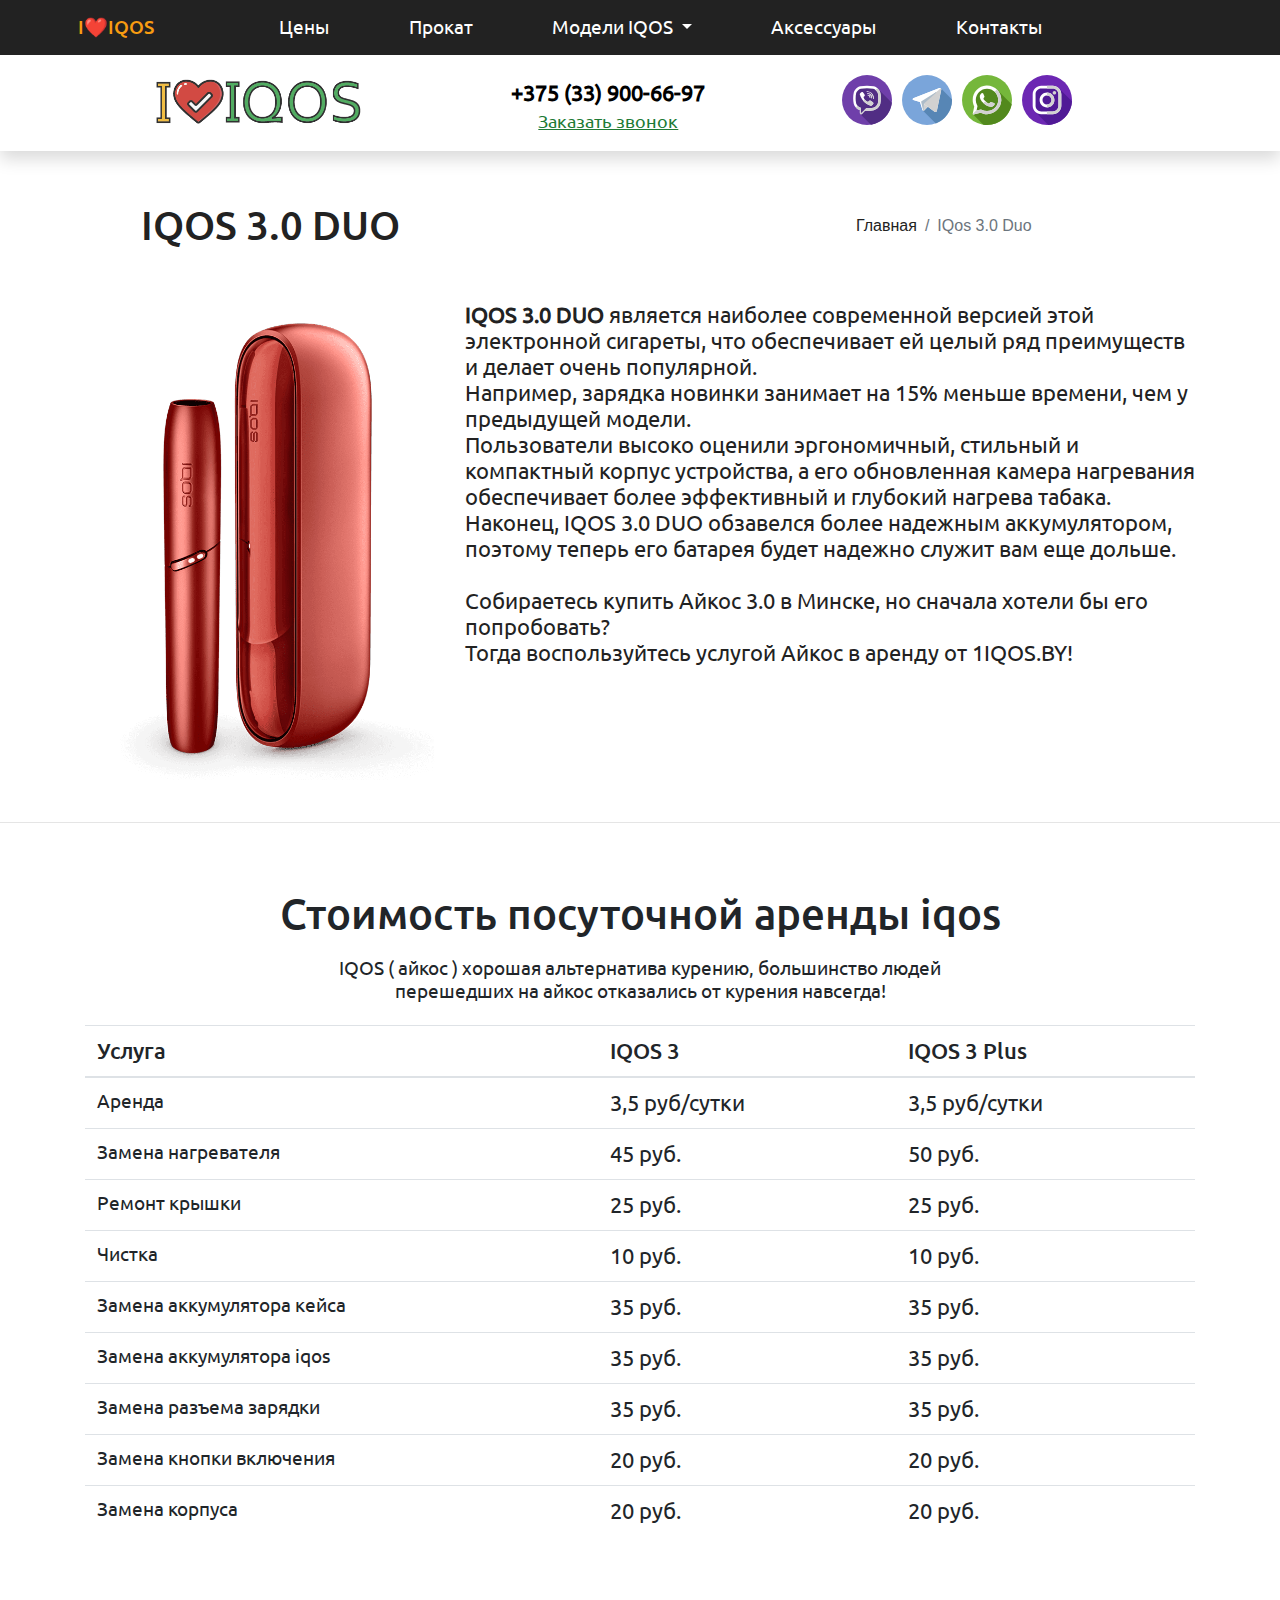
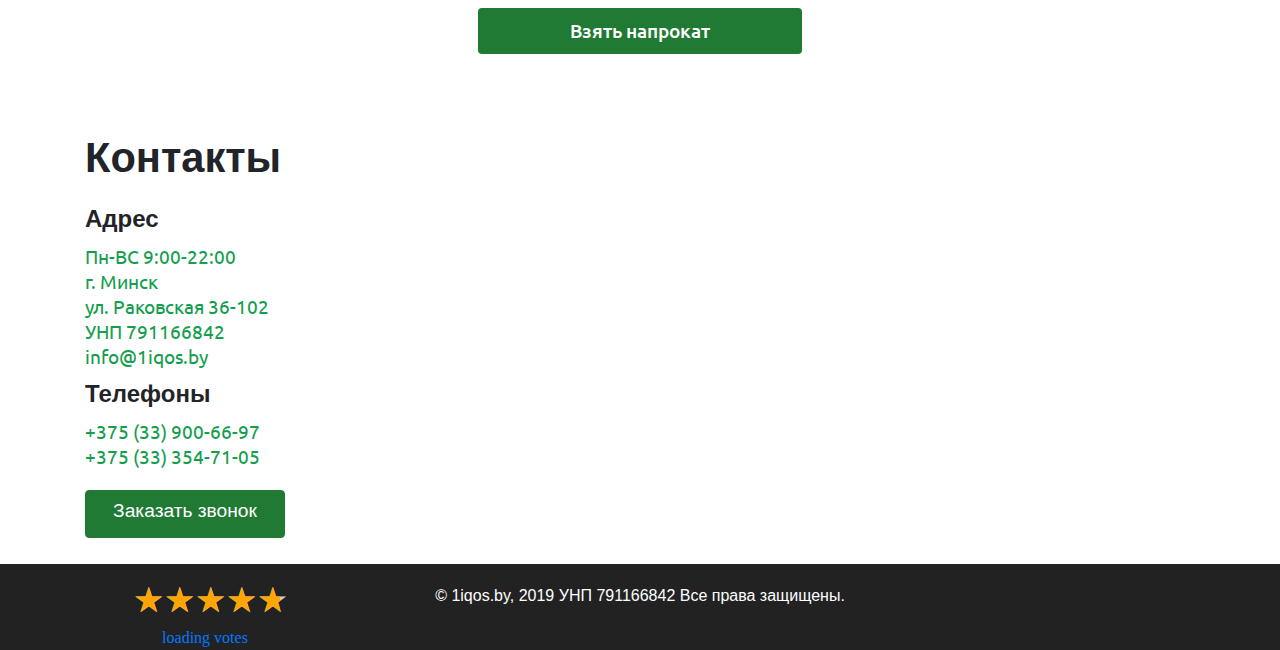
==== iqos-3-duo.html @ 2d8ba8c7 "New mini changes" ====
<!DOCTYPE html>
<html lang="ru">
    <head>
        
        <meta charset="UTF-8">
        <meta name="viewport" content="width=device-width, initial-scale=1, shrink-to-fit=no"/>
        <link rel="shortcut icon" href="img/favicon.png" type="image/x-icon"/>
        <title> Об IQOS 3.0 DUO ( айкос 3 )</title>
        <meta name="description" content="О модели iqos 3.0 DUO Ремонт айкос за 29 минут! Посуточная аренда айкос в Минске по приятной цене."/>
        <meta name="keywords" content="IQOS 3.0 DUO"/>
        <meta name="robots" content="index, follow"/>
        <link rel="canonical" href="https://1iqos.by/iqos-3-duo"/>
        <!--  Open Graph Generated: a.pr-cy.ru  -->
        <meta name="og:title" content="Об IQOS 3.0 DUO ( айкос 3 )"/>
        <meta name="og:description" content="О модели iqos 3.0 DUO Ремонт айкос за 29 минут! Посуточная аренда айкос в Минске по приятной цене."/>
        <meta name="og:url" content="https://1iqos.by/iqos-3-duo"/>
        <meta name="og:site_name" content="1iqos">
        <meta name="og:locale" content="ru_RU">
        <meta name="og:type" content="website">
        <meta http-equiv="Cache-Control" content="max-age=31557600, must-revalidate"/>
        <meta name="yandex-verification" content="8ec7fa8d96b9c09d">
<!-- Google Tag Manager -->
<script>(function(w,d,s,l,i){w[l]=w[l]||[];w[l].push({'gtm.start':
        new Date().getTime(),event:'gtm.js'});var f=d.getElementsByTagName(s)[0],
        j=d.createElement(s),dl=l!='dataLayer'?'&l='+l:'';j.async=true;j.src=
        'https://www.googletagmanager.com/gtm.js?id='+i+dl;f.parentNode.insertBefore(j,f);
        })(window,document,'script','dataLayer','GTM-THZL4MS');</script>
        <!-- End Google Tag Manager -->
        <link rel="stylesheet" href="css/main.css" media="all"/>
<!-- Разметка JSON-LD, созданная Мастером разметки структурированных данных Google. -->
<script type="application/ld+json">
    {
        "@context" : "http://schema.org",
        "@type" : "LocalBusiness",
        "image" : "https://1iqos.by/img/logo.png",
        "name" : "I❤️IQOS",
        "telephone" : "+375 (33) 900-66-97",
        "priceRange" : "$5 - $20",
        "address": {
            "@type": "PostalAddress",
            "addressLocality": "Minsk",
            "addressRegion": "BY",
            "streetAddress": "Rakovkaya street 36"
          },
        "openingHours" : ["Mo-Th 08:00-22:00", "Fr-Su 08:00-21:30"],
        "aggregateRating" : {
            "@type" : "AggregateRating",
            "ratingValue" : "4.9",
            "ratingCount": 29,
            "itemReviewed": {
                "@type": "LocalBusiness",
                "image" : "https://1iqos.by/img/logo.png",
                "name" : "I❤️IQOS",
                "address": {
                    "@type": "PostalAddress",
                    "addressLocality": "Minsk",
                    "addressRegion": "BY",
                    "streetAddress": "Rakovkaya street 36"
                },
                "priceRange" : "$5 - $20",
                "telephone" : "+375 (33) 900-66-97"}
                }
  }
    </script>
</head>
<body>
    <header>
        <nav class="navbar navbar-expand-lg site-header fixed-top">
        <a class="navbar-brand" href="https://1iqos.by">I❤️IQOS</a>
        <button class="navbar-toggler  custom-toggler" type="button" data-toggle="collapse" data-target="#navbarNavDropdown" aria-controls="navbarNavDropdown" aria-expanded="false" aria-label="Toggle navigation">
            <span class="navbar-toggler-icon"></span>
        </button>
        <div class="collapse navbar-collapse" id="navbarNavDropdown">
            <ul class="navbar-nav">
            <li class="nav-item">
                <a class="nav-link" href="https://1iqos.by/#prices">Цены</a>
                </li>
                <li class="nav-item">
                <a class="nav-link" href="https://1iqos.by/arenda-iqos">Прокат</a>
                </li>
            <li class="nav-item dropdown">
                <a class="nav-link dropdown-toggle" href="" id="navbarDropdownMenuLink" role="button" data-toggle="dropdown" aria-haspopup="true" aria-expanded="false">
                    Модели IQOS
                </a>
                <div class="dropdown-menu" aria-labelledby="navbarDropdownMenuLink">

                    <a class="dropdown-item" href="https://1iqos.by/iqos-2-4-plus">IQOS 2.4 PLUS</a>
                    <a class="dropdown-item" href="https://1iqos.by/iqos-3">IQOS 3.0 DUO.0</a>
                    <a class="dropdown-item" href="https://1iqos.by/iqos-3-duo">IQOS 3.0 DUO</a>
                    <!-- <a class="dropdown-item" href="https://1iqos.by/iqos3.0">IQOS 3.0 DUO.0 MULTY</a> -->
                </div>
                </li>
            <li class="nav-item">   
                <a class="nav-link " href="https://1iqos.by/accessories">Аксессуары</a>
            </li>
            <li class="nav-item">
                <a class="nav-link" href="https://1iqos.by/#contacts">Контакты</a>
            </li>

            </ul>
        </div>
        </nav>
        <div class="second-header shadow">
            <div class="container">
                <div class="row">
                    <div class="col-lg-4 сol-md-4 col-sm-12" id="project_name">
                        <div class="row">
                            <div class="col-lg-12 сol-md-12 col-sm-12 text-center">
                                <a href="https://1iqos.by/" class="service_name" id="_url4" itemprop="url"><img src="img/Logo-colored.png" alt="Логотип IloveIQOS"></a>
                            </div>
                        </div>
                    </div>
                    <div class="col-lg-8 сol-md-8 col-sm-12 text-center" id="header-contacts">
                        <div class="row">
                            <div class="col-lg-5 сol-md-5 col-sm-12"> 
                                <div class="phone-number">
                                    <a href="tel:+375(33)900-66-97" class="phone-num">
                                        
<span id="_telephone3" itemprop="telephone">+375 (33) 900-66-97</span>
                                    </a>
                                </div>
                                <div class="phone-us-text">
                                    <a class="phone-custom" data-toggle="modal" data-target="#callbackModal" type="getModal">
                                        
<span id="_image2" itemprop="image">Заказать звонок</span>
                                    </a> 
                            </div>

                        </div>
                        <div  class="col-lg-6 сol-md-6 col-sm-12">
                                <div class="row">
                                <div class="socials">
                                    <a href="tel:+375(33)900-66-97"><img src="img/social/viber.svg" alt="контактный номер viber"/></a>
                                    <a href="https://t.me/ozoar"><img src="img/social/telegram.svg" alt="контактный номер telegram"/></a>
                                    <a href="viber://add?number=375333547105"><img src="img/social/whatsapp.svg" alt="контактный номер whatsapp"/></a>
                                    <a href="tel:+375(33)900-66-97"><img src="img/social/instagram.svg" alt="контактный номер instagram"/></a>
                                </div>
                            </div>
                            </div>
                     </div>         
                    </div>
                </div>
            </div>
        </div>
</header>
<section class="iqos2">
    <div class="container">
        <div class=" col-lg-4 bread-crumb"> 
            <nav aria-label="breadcrumb ">
              <ol class="breadcrumb">
                <li class="breadcrumb-item"><a href="https://1iqos.by/index">Главная</a></li>
                <li class="breadcrumb-item active" aria-current="page">IQos 3.0 Duo</li>
              </ol>
            </nav></div>
            <div class="title col-lg-4">
                    <h1>
                        IQOS 3.0 DUO 
                    </h1>
                </div>
        <div class="row">
            <div class="col-lg-4 col-md-4 col-sm-12">
                    <img src="img/iqos3-duo-main.png" width="100%"  class="img-fluid" alt="фото iqos 3.0 duo">
            </div>
            <div class="col-lg-8 col-md-8 col-sm-12">
                <div class="description">
                        <p>
                            <b>IQOS 3.0 DUO</b> является наиболее современной версией этой электронной сигареты, что обеспечивает ей целый ряд преимуществ и делает очень популярной.
                        <br> 
                        Например, зарядка новинки занимает на 15% меньше времени, чем у предыдущей модели.
                        <br>  
                        Пользователи высоко оценили эргономичный, стильный и компактный корпус устройства, а его обновленная камера нагревания обеспечивает более эффективный и глубокий нагрева табака. 
                        <br>  
                        Наконец, IQOS 3.0 DUO обзавелся более надежным аккумулятором, поэтому теперь его батарея будет надежно служит вам еще дольше.
                         <br><br>
                         Собираетесь купить Айкос 3.0 в Минске, но сначала хотели бы его попробовать?  
                         <br>
                         Тогда воспользуйтесь услугой Айкос в аренду от 1IQOS.BY!
                         </p>
                    </div>
                </div>
        </div>
    </div>
</section>
<hr>
<section class="prices" id="prices">
    <div class="prices">
        <div class="container">    
            <h2 class="title text-center">
                    Стоимость посуточной аренды iqos
                </h2>
            <p class="description">IQOS ( айкос ) хорошая альтернатива курению, большинство людей перешедших на айкос отказались от курения навсегда!</p>   
            <table class="table table-hover">
                    <thead>
                    <tr>
                        <th class="column" scope="col">Услуга</th>
                        <th class="column" scope="col">IQOS 3</th>
                        <th class="column" scope="col">IQOS 3 Plus</th>
                        
                    </tr>
                    </thead>
                    <tbody>
                    <tr>
                        <th>Аренда</th>
                        <td>3,5 руб/сутки</td>
                        <td>3,5 руб/сутки</td>
                    </tr>
                    <tr>
                        <th>Замена нагревателя</th>
                        <td>45 руб.</td>
                        <td>50 руб.</td>
                    </tr>
                    <tr>
                        <th>Ремонт крышки</th>
                        <td>25 руб.</td>
                        <td>25 руб.</td>
                    </tr>
                    <tr>
                        <th>Чистка</th>
                        <td>10 руб.</td>
                        <td>10 руб.</td>
                    </tr>
                    <tr>
                        <th>Замена аккумулятора кейса</th>
                        <td>35 руб.</td>
                        <td>35 руб.</td>
                    </tr>
                    <tr>
                        <th>Замена аккумулятора iqos</th>
                        <td>35 руб.</td>
                        <td>35 руб.</td>
                    </tr>
                    <tr>
                        <th>Замена разъема зарядки</th>
                        <td>35 руб.</td>
                        <td>35 руб.</td>
                    </tr>
                    <tr>
                        <th>Замена кнопки включения</th>
                        <td>20 руб.</td>
                        <td>20 руб.</td>
                    </tr>
                    <tr>
                        <th>Замена корпуса</th>
                        <td>20 руб.</td>
                        <td>20 руб.</td>
                    </tr>
                    </tbody>
                </table>
            <div class="col-lg-12 col-md-12 col-sm-12 text-center btn-block">
                <button type="getModal" class="btn btn-custom" data-toggle="modal" data-target="#callbackModal">
                    Взять напрокат
                </button>
            </div>
        </div>
    </div>
</section>

  

<section id="contacts">
        <div class="wrap">
    <div class="container">
        <div class="row">
            <div class="col-lg-4 col-lg-4 col-sm-12">
                <h2 class="title">
                    Контакты
                </h2>
                <label>
                    Адрес
                </label>
                <div class="contact-wrap" id="_address7" itemprop="address" itemscope itemtype="http://schema.org/PostalAddress">
                    
                    <a id="_openingHoursSpecification10" itemprop="openingHoursSpecification" itemscope itemtype="http://schema.org/OpeningHoursSpecification" href=""><meta itemprop="openingHours" content="Mo-Su 09:00−21:00">Пн-ВС 9:00-22:00</a><br>
                    <a itemprop="addressLocality">г. Минск</a><br>
                    <a itemprop="streetAddress">ул. Раковская 36-102</a><br>
                    <a>УНП 791166842</a><br>
                    <a>info@1iqos.by</a>
                </div>
                <label>
                    Телефоны
                </label>
                <br/>
                <div class="contact-phone">
                <div  href="tel:+375(33)900-66-97">
                        
<a href="tel:+375(33)900-66-97" itemprop="telephone">+375 (33) 900-66-97</a><br>
<a href="tel:+375(33)354-71-05" itemprop="telephone">+375 (33) 354-71-05</a>
                </div>
                </div>
                <div class="takein-btn">
                    <button data-toggle="modal" data-target="#callbackModal" type="getModal" class="btn btn-custom getModal">
                        Заказать звонок
                    </button>
                </div>
            </div>
            <div class="col-lg-8 col-md-8 col-sm-12 ">
                <!-- Google map -->
                <div id="map-container-google-1" class="z-depth-1-half map-container" style="height: 350px">
                    <iframe src="https://maps.google.com/maps?hl=ru&q=%D0%9C%D0%B8%D0%BD%D1%81%D0%BA%2C%20%D1%83%D0%BB.%20%D0%A0%D0%B0%D0%BA%D0%BE%D0%B2%D1%81%D0%BA%D0%B0%D1%8F%2036+(%D0%9D%D0%B0%D0%B7%D0%B2%D0%B0%D0%BD%D0%B8%D0%B5)&ie=UTF8&t=p&z=16&iwloc=B&output=embed" frameborder="0" style="border:0"></iframe>
                </div>
                
                <!-- Google Maps -->
            </div>
        </div>
    </div>
</section>
<footer class="footer">
        <div class="container">
          <div class="row">
                <div class="col-lg-3 col-md-3 col-sm-12 ">
                    <a href="https://www.google.com/maps/place/%D0%A0%D0%B5%D0%BC%D0%BE%D0%BD%D1%82+iqos+%D0%9C%D0%B8%D0%BD%D1%81%D0%BA+-+1iqos/@53.9056544,27.541657,17z/data=!4m8!1m2!2m1!1s1iqos+google+my+b!3m4!1s0x46dbcf919181e499:0x1eb2f2527dbd5e61!8m2!3d53.9056544!4d27.5438457">    
                    <div class="rating-container ">
                                <div class="star-ratings row">
                                    <div class="fill-ratings" style="width: 95%;">
                                        <span>
                                            ★★★★★
                                        </span>
                                    </div>
                                    <div class="empty-ratings">
                                        <span>
                                            ★★★★★
                                        </span>
                                    </div>
                                </div>
                                <div class="ratings-numbers">
                                <div class="votes text-center">
                                    <a href="">loading votes</a>
                                </div>
                            </div>
                        </div>
                    </a>
                </div>
              <div class="col-lg-6 col-md-6 col-sm-12 text-center">
                    © 1iqos.by, 2019
                    УНП 791166842
                    Все права защищены.
              </div>
              <div class="col-lg-3 col-md-3 col-sm-12 text-center">
              <iframe src="https://yandex.ru/sprav/widget/rating-badge/155434352774" width="150" height="50" frameborder="0"></iframe>
            </div>
            </div>
        </div>
</footer>
<!-- Заказ звонка -->
<div class="modal fade bd-example-modal-lg" id="callbackModal" tabindex="-1" role="dialog" aria-labelledby="ModalLabel" aria-hidden="true">
        <div class="modal-dialog modal-dialog-centered modal-lg" role="document">
        <div class="modal-content">
        <div class="modal-body text-center">
            <button type="button" class="close" data-dismiss="modal" aria-label="Close">
                <span aria-hidden="true">×</span>
            </button>
            <p class="modal-title">Заказать звонок</p>
            <p>Заполните форму и наш менеджер<br/>
                свяжется с вами для уточнения всех деталей, или позвоните по номеру:</p>
                <div class="phone-number">
                <a>+375(33)900-66-97</a>
            </div>
                    <div class="contactus-form">
                            <form class="name-form" action="https://formspree.io/vadimrezunik@gmail.com" method="POST">
                                <div class="container">
                                    <div class="col-12 text-center inputs">
                                    <input class="form-control form-control-lg" type="text" placeholder="Как вас зовут?" required="" id="first_name" name="first_name"/>    
                                    <input class="form-control form-control-lg" type="tel" id="phone" name="phone" required="" placeholder="Введите ваш телефон"/>
                                    <input type="hidden" name="_next" value="index.html"/>
                                    <input type="hidden" name="_subject" value="Сообщение с моего сайта"/>
                                    <input type="text" name="_gotcha" style="display:none"/>        
                                </div>
                                    <div class="col-12 text-center">
                                        <button type="submit" id="submit_btn" class="btn btn-custom getModal">
                                        Заказать звонок
                                        </button>
                                    </div>
                                </div>
                            </form>
                        </div>
            <div class="notification">
            <small>
                    Оформление заявки вас ни к чему не обязывает
            </small>
        </div>
        </div>
        </div>
    </div>
</div>
<!-- Заказать консультацию -->
<div class="modal fade bd-example-modal-lg" id="consultModal" tabindex="-1" role="dialog" aria-labelledby="ModalLabel" aria-hidden="true">
        <div class="modal-dialog modal-dialog-centered modal-lg" role="document">
        <div class="modal-content">
        <div class="modal-body text-center">
            <button type="button" class="close" data-dismiss="modal" aria-label="Close">
                <span aria-hidden="true">×</span>
            </button>
            <p class="modal-title">Получить консультацию</p>
            <p>Заполните форму и наш менеджер<br/>
                свяжется с вами для уточнения всех деталей, или позвоните по номеру:</p>
                <div class="phone-number">
                <a>+375(33)900-66-97</a>
            </div>
                    <div class="contactus-form">
                            <form class="name-form" action="https://formspree.io/vadimrezunik@gmail.com" method="POST">
                                <div class="container">
                                    <div class="col-12 text-center inputs">
                                    <input class="form-control form-control-lg" type="text" placeholder="Как вас зовут?" required="" id="first_name" name="first_name"/>    
                                    <input class="form-control form-control-lg" type="tel" id="phone" name="phone" required="" placeholder="Введите ваш телефон"/>
                                    <input type="hidden" name="_next" value="index.html"/>
                                    <input type="hidden" name="_subject" value="Сообщение с моего сайта"/>
                                    <input type="text" name="_gotcha" style="display:none"/>        
                                </div>
                                    <div class="col-12 text-center">
                                        <button type="submit" id="submit_btn" class="btn btn-custom getModal">
                                        Перезвоните мне
                                        </button>
                                    </div>
                                </div>
                            </form>
                        </div>
            <div class="notification">
            <small>
                    Оформление заявки вас ни к чему не обязывает
            </small>
        </div>
        </div>
        </div>
    </div>
</div>
      
<!-- Узнать стоимости -->
<div class="modal fade bd-example-modal-lg" id="itemCostModal" tabindex="-1" role="dialog" aria-labelledby="ModalLabel" aria-hidden="true">
        <div class="modal-dialog modal-dialog-centered modal-lg" role="document">
        <div class="modal-content">
        <div class="modal-body text-center">
            <button type="button" class="close" data-dismiss="modal" aria-label="Close">
                <span aria-hidden="true">×</span>
            </button>
            <p class="modal-title">Узнать стоимость</p>
            <p>Заполните форму и наш менеджер<br/>
                свяжется с вами для уточнения всех деталей, или позвоните по номеру:</p>
                <div class="phone-number">
                <a>+375(33)900-66-97</a>
            </div>
                    <div class="contactus-form">
                            <form class="name-form" action="https://formspree.io/vadimrezunik@gmail.com" method="POST">
                                <div class="container">
                                    <div class="col-12 text-center inputs">
                                    <input class="form-control form-control-lg" type="text" placeholder="Как вас зовут?" required="" id="first_name" name="first_name"/>    
                                    <input class="form-control form-control-lg" type="tel" id="phone" name="phone" required="" placeholder="Введите ваш телефон"/>
                                    <input type="hidden" name="_next" value="index.html"/>
                                    <input type="hidden" name="_subject" value="Сообщение с моего сайта"/>
                                    <input type="text" name="_gotcha" style="display:none"/>        
                                </div>
                                    <div class="col-12 text-center">
                                        <button type="submit" id="submit_btn" class="btn btn-custom getModal">
                                        Узнать стоимость
                                        </button>
                                    </div>
                                </div>
                            </form>
                        </div>
            <div class="notification">
            <small>
                   Оформление заявки вас ни к чему не обязывает
            </small>
        </div>
        </div>
        </div>
    </div>
</div>
<!-- Стоимость обслуги -->
<div class="modal fade bd-example-modal-lg" id="serviceCostModal" tabindex="-1" role="dialog" aria-labelledby="ModalLabel" aria-hidden="true">
        <div class="modal-dialog modal-dialog-centered modal-lg" role="document">
        <div class="modal-content">
        <div class="modal-body text-center">
            <button type="button" class="close" data-dismiss="modal" aria-label="Close">
                <span aria-hidden="true">×</span>
            </button>
            <p class="modal-title">Узнать стоимость сервисного обслуживания</p>
            <p>Заполните форму и наш менеджер<br/>
                свяжется с вами для уточнения всех деталей, или позвоните по номеру:</p>
                <div class="phone-number">
                <a>+375(33)900-66-97</a>
            </div>
                    <div class="contactus-form">
                            <form class="name-form" action="https://formspree.io/vadimrezunik@gmail.com" method="POST">
                                <div class="container">
                                    <div class="col-12 text-center inputs">
                                    <input class="form-control form-control-lg" type="text" placeholder="Как вас зовут?" required="" id="first_name" name="first_name"/>    
                                    <input class="form-control form-control-lg" type="tel" id="phone" name="phone" required="" placeholder="Введите ваш телефон"/>
                                    <input type="hidden" name="_next" value="index.html"/>
                                    <input type="hidden" name="_subject" value="Сообщение с моего сайта"/>
                                    <input type="text" name="_gotcha" style="display:none"/>        
                                </div>
                                    <div class="col-12 text-center">
                                        <button type="submit" id="submit_btn" class="btn btn-custom getModal">
                                        Узнать стоимость
                                        </button>
                                    </div>
                                </div>
                            </form>
                        </div>
            <div class="notification">
            <small>
                   Оформление заявки вас ни к чему не обязывает
            </small>
        </div>
        </div>
        </div>
    </div>
</div>

<script src="https://code.jquery.com/jquery-3.3.1.slim.min.js" integrity="sha384-q8i/X+965DzO0rT7abK41JStQIAqVgRVzpbzo5smXKp4YfRvH+8abtTE1Pi6jizo" crossorigin="anonymous"></script>
<script src="https://stackpath.bootstrapcdn.com/bootstrap/4.3.1/js/bootstrap.min.js" integrity="sha384-JjSmVgyd0p3pXB1rRibZUAYoIIy6OrQ6VrjIEaFf/nJGzIxFDsf4x0xIM+B07jRM" crossorigin="anonymous"></script>

<link rel="stylesheet" href="https://stackpath.bootstrapcdn.com/bootstrap/4.3.1/css/bootstrap.min.css" integrity="sha384-ggOyR0iXCbMQv3Xipma34MD+dH/1fQ784/j6cY/iJTQUOhcWr7x9JvoRxT2MZw1T" crossorigin="anonymous">
<script src="https://ajax.googleapis.com/ajax/libs/jquery/1.7.1/jquery.min.js" type="text/javascript"></script>
    <script>
$(document).ready(function() {
        $.getJSON("https://primeforce.pythonanywhere.com/business/1IQOSdev", function(data) {

            console.log(data);
            $('.value').text(`рейтинг google: ${data['rating']}/5`);
            $('.votes').text(`Отзывы Google: ${data['votes']}`);
            let rating_converted = data['rating']*20;
            $('.fill-ratings').css({'width': `${rating_converted}%`})
        });

        var star_rating_width = $('.fill-ratings span').width();
        $('.star-ratings').width(star_rating_width);
    });        

    
    function explode(){
        $(document).ready(function(){
          // Show the Modal on load
          $("#callbackModal").modal("show");
        });}
setTimeout(explode, 40000);
     
    </script>

<!--  Google Tag Manager (noscript)  -->
<noscript><iframe src="https://www.googletagmanager.com/ns.html?id=GTM-THZL4MS"
    height="0" width="0" style="display:none;visibility:hidden"></iframe></noscript>
    <!--  End Google Tag Manager (noscript)  -->
<div style="display: none; visibility: hidden;">
<script type="text/javascript"></script>
<noscript></noscript>
</div>
<script src="js/custom.js"></script>
<iframe name="ym-native-frame" title="ym-native-frame" frameborder="0" aria-hidden="true" style="opacity: 0; width: 0px; height: 0px; position: absolute; left: 100%; bottom: 100%; border: 0px !important;"></iframe><ym-measure class="ym-viewport" style="display: block; top: 0px; right: 0px; bottom: 0px; left: 0px; position: fixed; transform: translate(0px, -100%); -webkit-transform: translate(0px, -100%); transform-origin: 0px 0px 0px; -webkit-transform-origin: 0px 0px 0px;"></ym-measure><ym-measure class="ym-zoom" style="bottom: 100%; position: fixed; width: 100vw;"></ym-measure>
<script type="text/javascript" src="//api.venyoo.ru/wnew.js?wc=venyoo/default/science&widget_id=6301975432527872"></script>
</body>

</html>
---- css/main.css ----
@import "style.css";
@import "responsive.css";
@import "https://stackpath.bootstrapcdn.com/bootstrap/4.3.1/css/bootstrap.min.css"
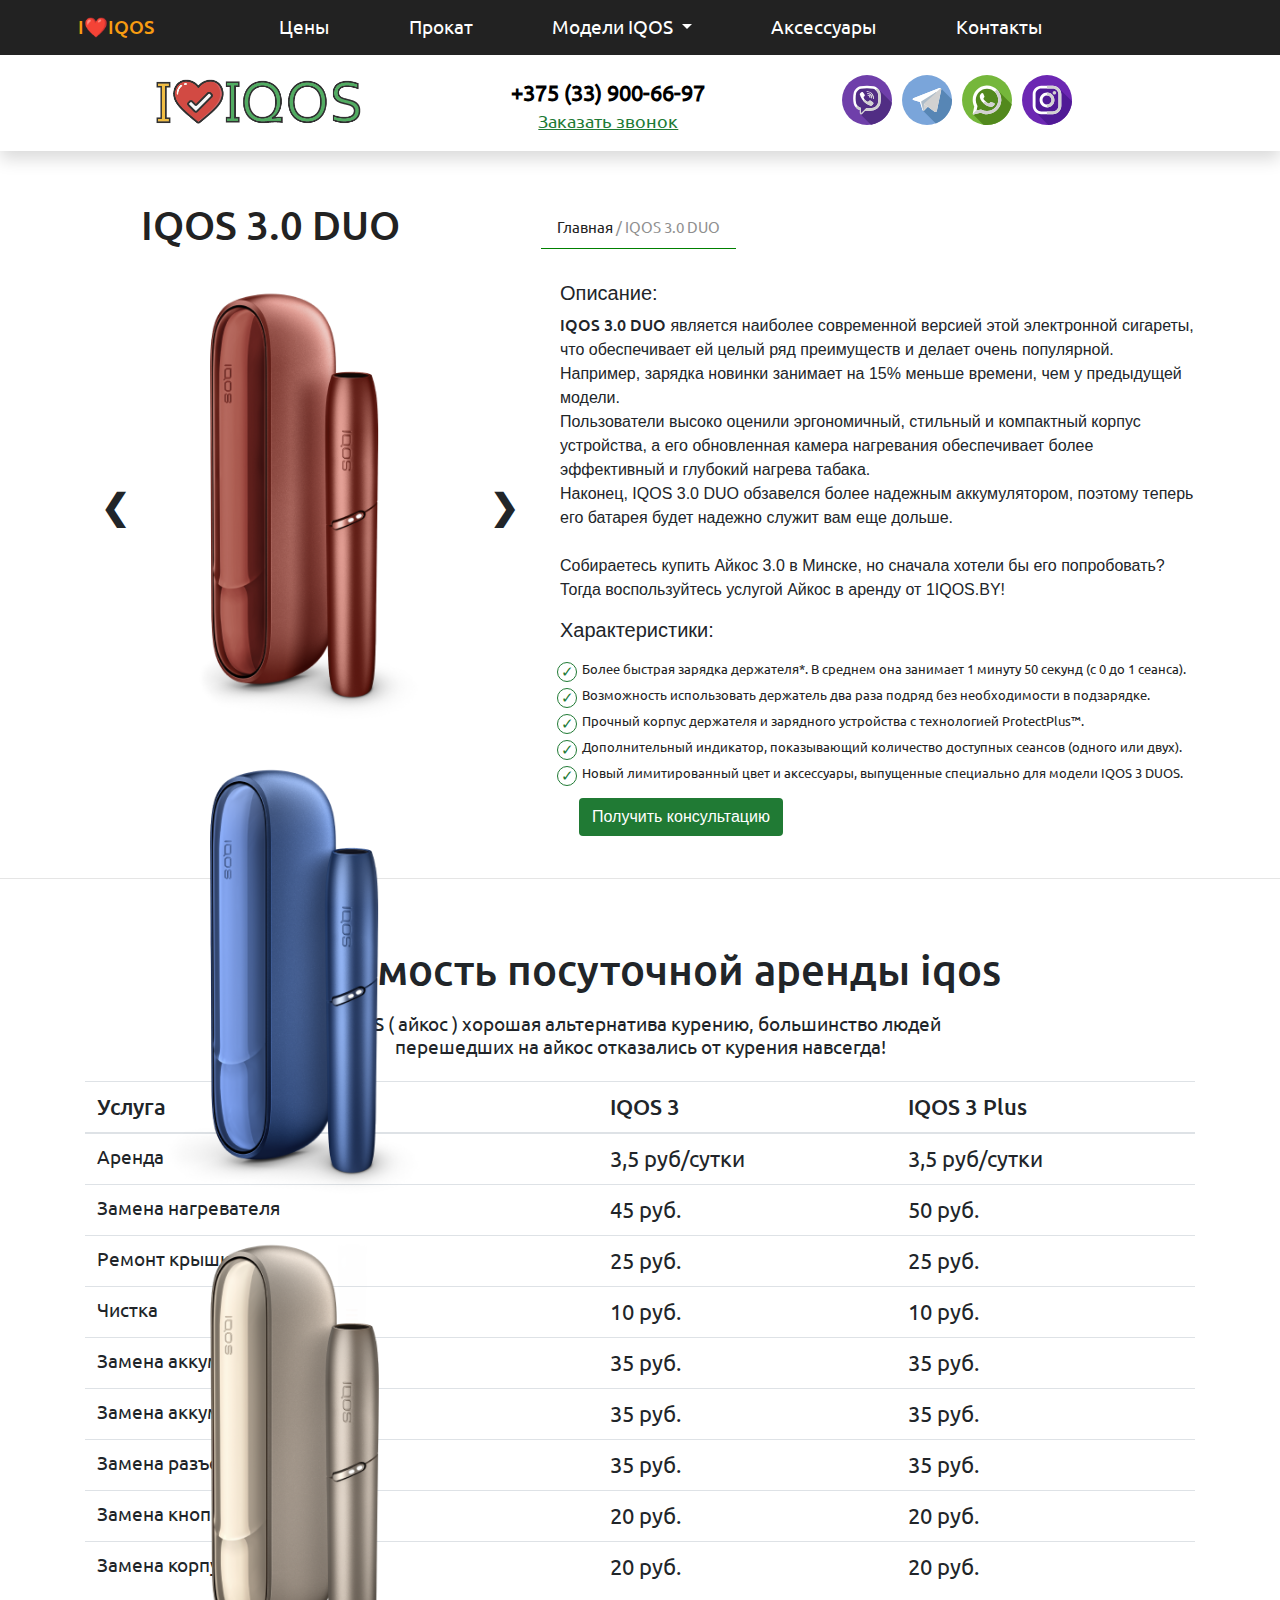
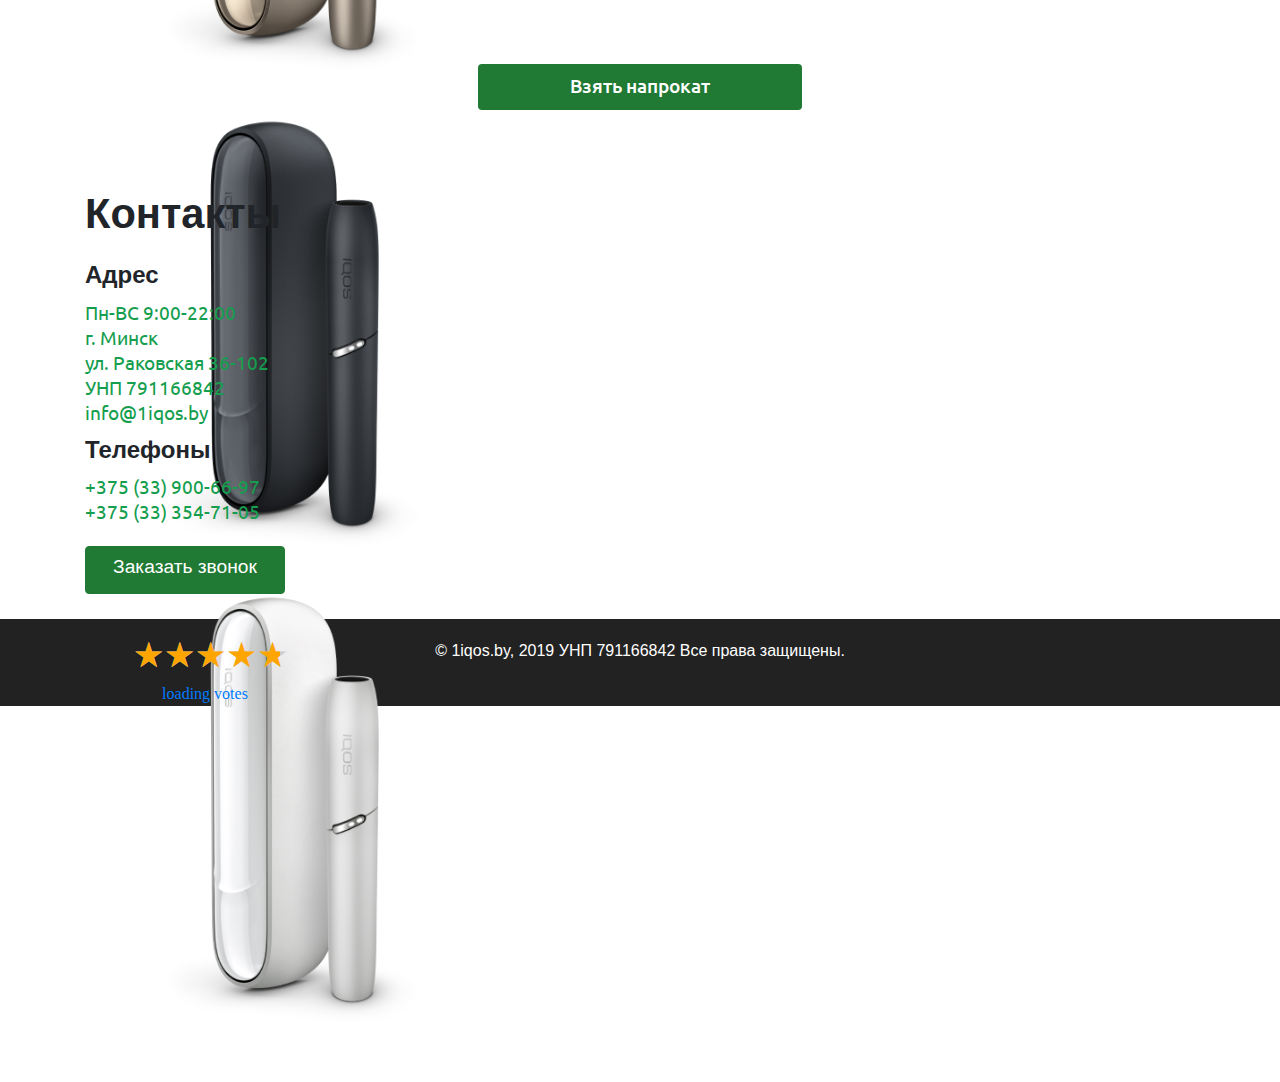
==== commit beb9f1f9: "new carousel and new text" ====
--- a/iqos-3-duo.html
+++ b/iqos-3-duo.html
@@ -28,6 +28,7 @@
         <!-- End Google Tag Manager -->
         <link rel="stylesheet" href="css/main.css" media="all"/>
 <!-- Разметка JSON-LD, созданная Мастером разметки структурированных данных Google. -->
+<script>showSlides(slideIndex);</script>
 <script type="application/ld+json">
     {
         "@context" : "http://schema.org",
@@ -85,7 +86,7 @@
                 <div class="dropdown-menu" aria-labelledby="navbarDropdownMenuLink">
 
                     <a class="dropdown-item" href="https://1iqos.by/iqos-2-4-plus">IQOS 2.4 PLUS</a>
-                    <a class="dropdown-item" href="https://1iqos.by/iqos-3">IQOS 3.0 DUO.0</a>
+                    <a class="dropdown-item" href="https://1iqos.by/iqos-3">IQOS 3.0</a>
                     <a class="dropdown-item" href="https://1iqos.by/iqos-3-duo">IQOS 3.0 DUO</a>
                     <!-- <a class="dropdown-item" href="https://1iqos.by/iqos3.0">IQOS 3.0 DUO.0 MULTY</a> -->
                 </div>
@@ -145,26 +146,47 @@
 </header>
 <section class="iqos2">
     <div class="container">
-        <div class=" col-lg-4 bread-crumb"> 
-            <nav aria-label="breadcrumb ">
-              <ol class="breadcrumb">
-                <li class="breadcrumb-item"><a href="https://1iqos.by/index">Главная</a></li>
-                <li class="breadcrumb-item active" aria-current="page">IQos 3.0 Duo</li>
-              </ol>
-            </nav></div>
-            <div class="title col-lg-4">
+                    <div class="title col-lg-4">
                     <h1>
                         IQOS 3.0 DUO 
                     </h1>
-                </div>
-        <div class="row">
-            <div class="col-lg-4 col-md-4 col-sm-12">
-                    <img src="img/iqos3-duo-main.png" width="100%"  class="img-fluid" alt="фото iqos 3.0 duo">
-            </div>
-            <div class="col-lg-8 col-md-8 col-sm-12">
+               
+                </div>
+            </div>
+        <div class="container">
+                <div class="row">
+            <div class="slideshow-container col-lg-5 col-md-5 col-sm-12 col-xs-12">
+                <a class="prev" onclick="plusSlides(-1)">&#10094</a>
+                <div class="mySlides">
+                    <img src="img//carouseliqos3duo/IQOS-3-DUOS-Cooper_3.png" alt="Айкос цвета Cooper" >
+                </div>
+                <div class="mySlides">
+                    <img src="img/carouseliqos3duo/IQOS-3-DUOS-Blue_3.png" alt="Айкос цвета Blue" >
+                </div>
+                <div class="mySlides">
+                    <img src="img/carouseliqos3duo/IQOS-3-DUOS-Gold_3.png" alt="Айкос цвета Gold" >
+                </div>
+                <div class="mySlides">
+                    <img src="img/carouseliqos3duo/IQOS-3-DUOS-Grey_3.png" alt="Айкос цвета Grey">
+                </div>
+                <div class="mySlides">
+                    <img src="img/carouseliqos3duo/IQOS-3-DUOS-White_3.png" alt="Айкос цвета White" >
+                </div>
+                <a class="next" onclick="plusSlides(1)">&#10095</a>
+            
+        </div>
+        
+            <div class="col-lg-7 col-md-7 col-sm-12 col-xs-12 iqos-info">
                 <div class="description">
-                        <p>
-                            <b>IQOS 3.0 DUO</b> является наиболее современной версией этой электронной сигареты, что обеспечивает ей целый ряд преимуществ и делает очень популярной.
+                  <div class="breadcrumb">
+                        <a href="https://1iqos.by/index">Главная </a>
+                        <a class="isDisabled"> / IQOS 3.0 DUO</a>
+                  </div>
+                        </ol>
+                        </nav></div>
+                    <p>
+                        <h5>Описание:</h5>
+                            <span class="bold1245">IQOS 3.0 DUO</span> является наиболее современной версией этой электронной сигареты, что обеспечивает ей целый ряд преимуществ и делает очень популярной.
                         <br> 
                         Например, зарядка новинки занимает на 15% меньше времени, чем у предыдущей модели.
                         <br>  
@@ -176,10 +198,24 @@
                          <br>
                          Тогда воспользуйтесь услугой Айкос в аренду от 1IQOS.BY!
                          </p>
-                    </div>
-                </div>
-        </div>
-    </div>
+                
+                    <div class="specifications">
+                        <h5>Характеристики:</h5>
+                        <ul>
+                            <li>Более быстрая зарядка держателя*. В среднем она занимает 1 минуту 50 секунд (с 0 до 1 сеанса).</li>
+                            <li>Возможность использовать держатель два раза подряд без необходимости в подзарядке.</li>
+                            <li>Прочный корпус держателя и зарядного устройства с технологией ProtectPlus™.</li>
+                            <li>Дополнительный индикатор, показывающий количество доступных сеансов (одного или двух).</li>
+                            <li>Новый лимитированный цвет и аксессуары, выпущенные специально для модели IQOS 3 DUOS.</li>
+                        </ul>
+                    <div class="takein-btn">
+                        <button style="background-color: #207a34; margin-left: 3%;" data-toggle="modal" data-target="#callbackModal" type="getModal" class="btn btn-custom getModal">
+                            Получить консультацию
+                        </button>
+                    </div> </div>
+                    
+            </div>
+</div></div>
 </section>
 <hr>
 <section class="prices" id="prices">
@@ -548,6 +584,9 @@
 <script src="js/custom.js"></script>
 <iframe name="ym-native-frame" title="ym-native-frame" frameborder="0" aria-hidden="true" style="opacity: 0; width: 0px; height: 0px; position: absolute; left: 100%; bottom: 100%; border: 0px !important;"></iframe><ym-measure class="ym-viewport" style="display: block; top: 0px; right: 0px; bottom: 0px; left: 0px; position: fixed; transform: translate(0px, -100%); -webkit-transform: translate(0px, -100%); transform-origin: 0px 0px 0px; -webkit-transform-origin: 0px 0px 0px;"></ym-measure><ym-measure class="ym-zoom" style="bottom: 100%; position: fixed; width: 100vw;"></ym-measure>
 <script type="text/javascript" src="//api.venyoo.ru/wnew.js?wc=venyoo/default/science&widget_id=6301975432527872"></script>
+
+<script> 
+let timerId = setInterval(() => plusSlides(1), 2500);
+</script>
 </body>
-
 </html>